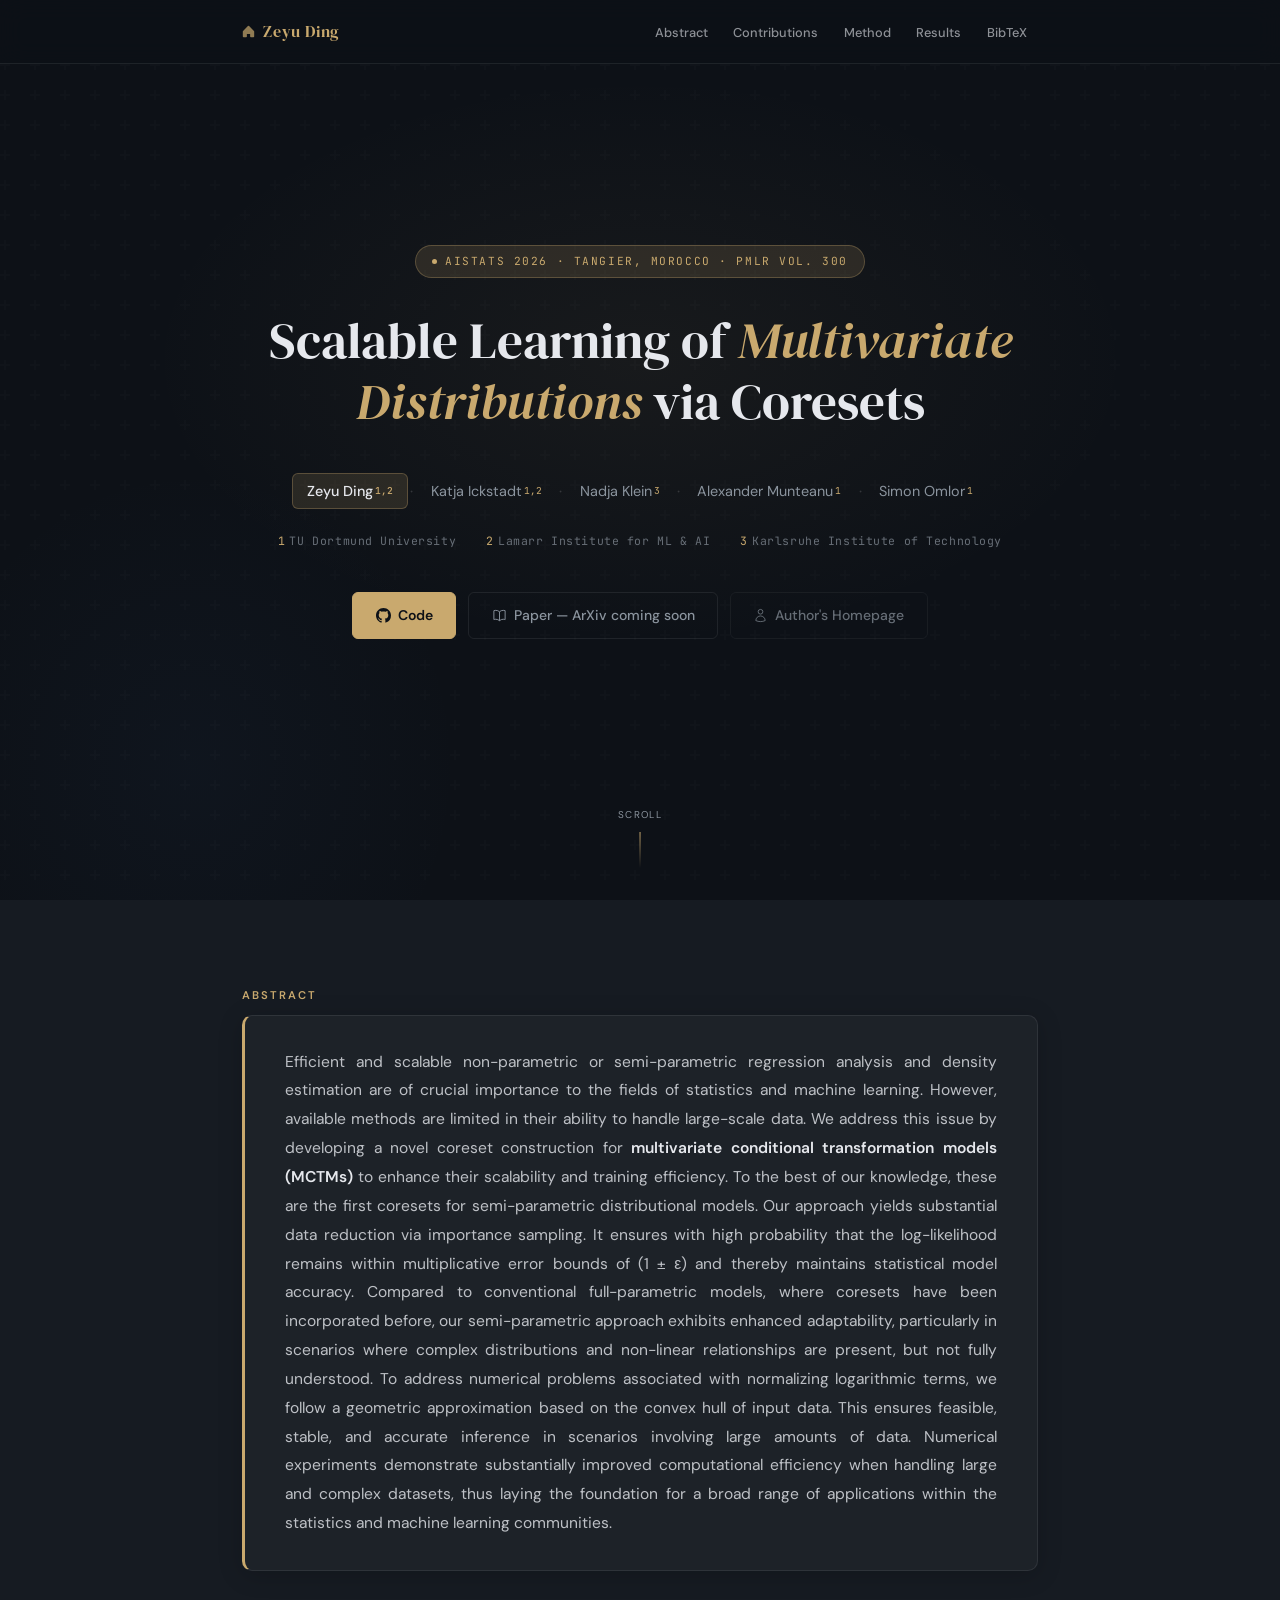
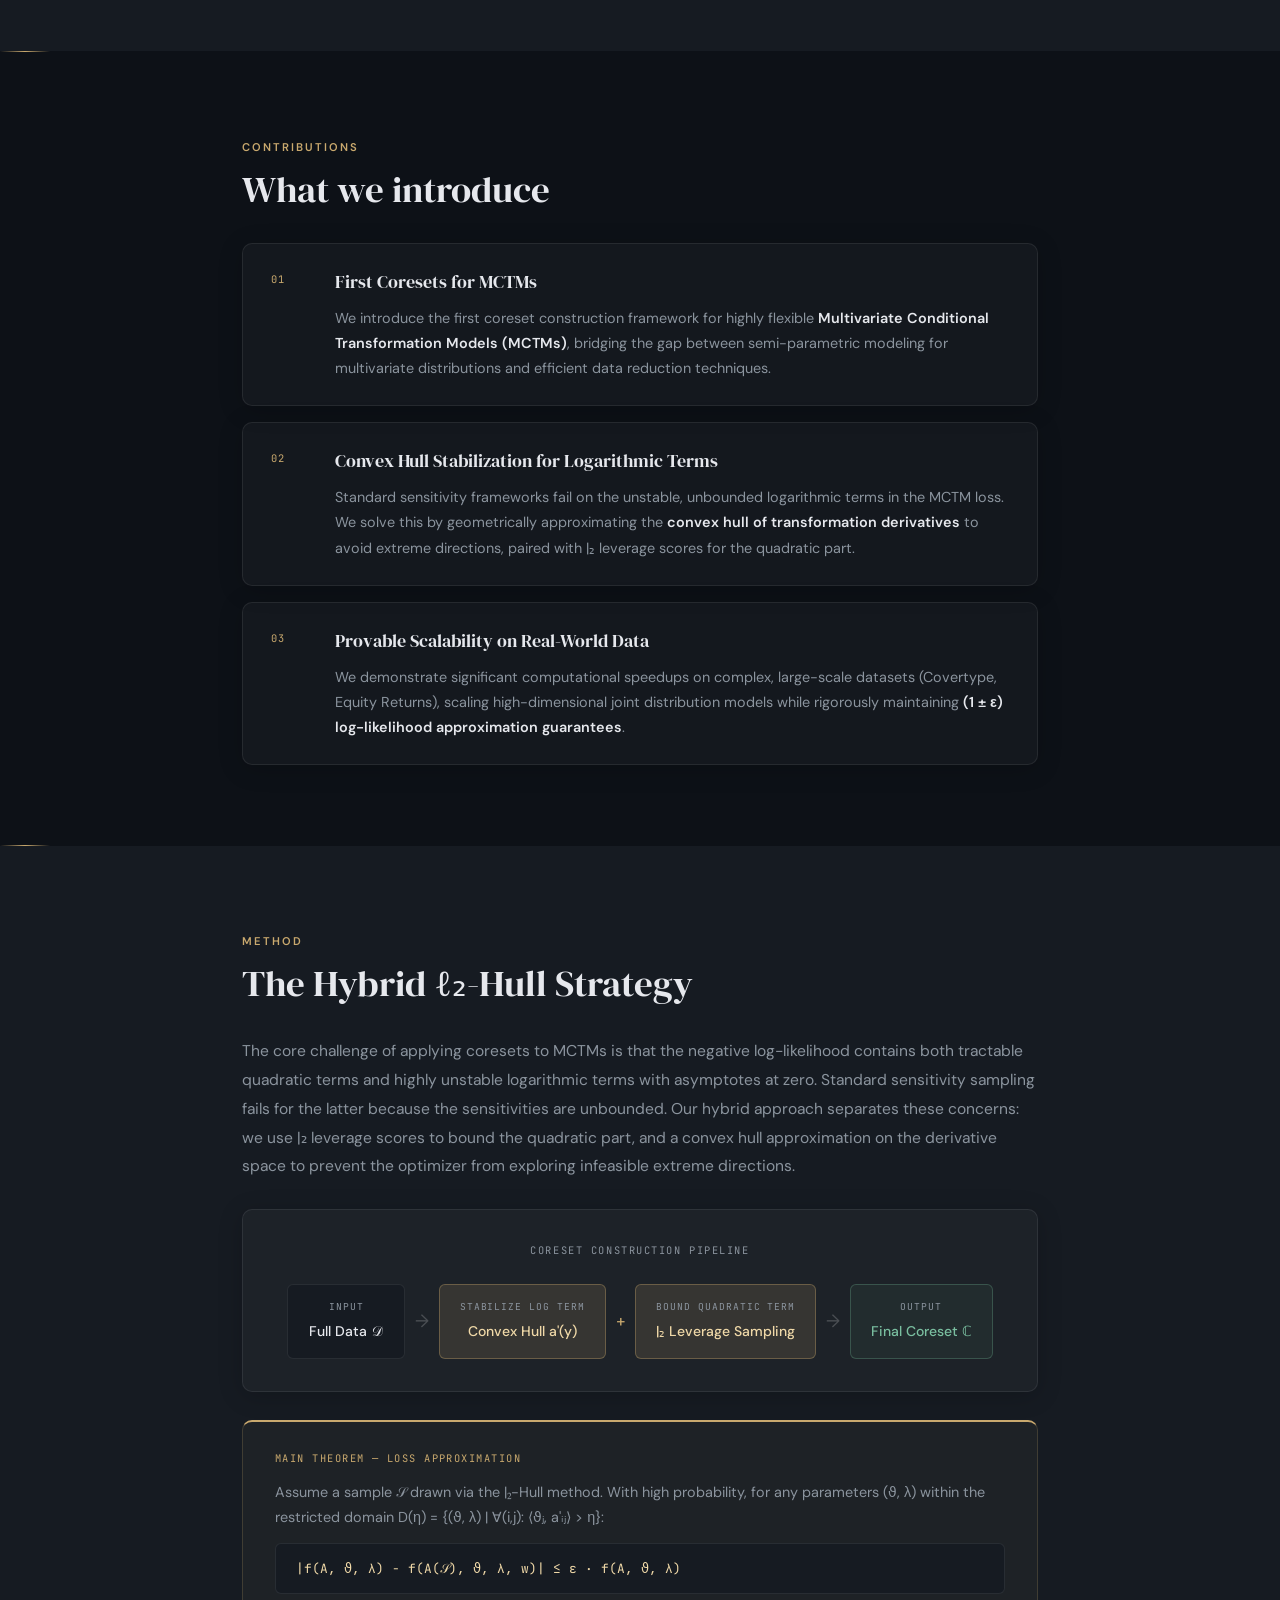
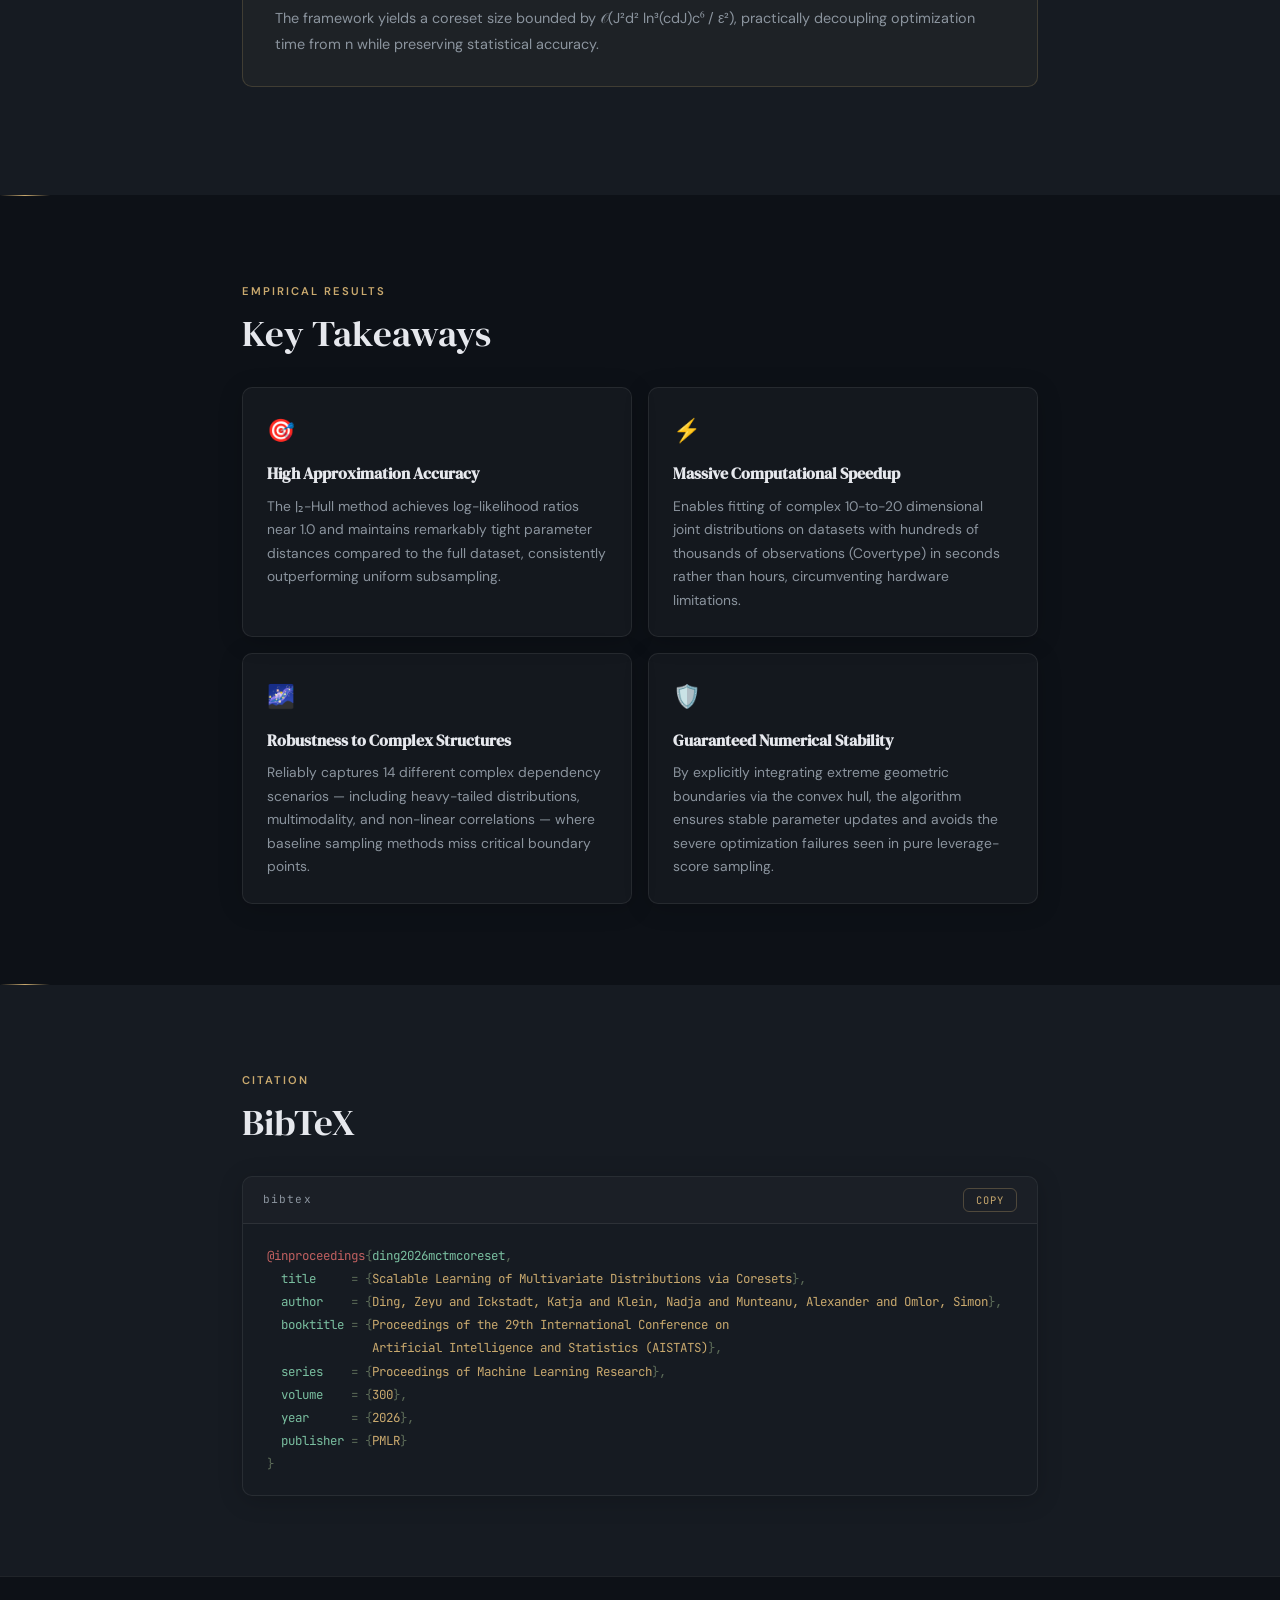
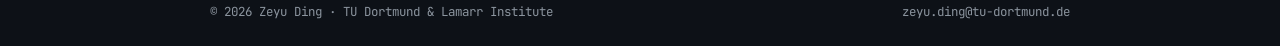
==== mctmcoreset/index.html @ b54b2d9d "Create index.html" ====
<!DOCTYPE html>
<html lang="en">
<head>
  <meta charset="UTF-8" />
  <meta name="viewport" content="width=device-width, initial-scale=1.0" />
  <meta name="description" content="Scalable Learning of Multivariate Distributions via Coresets — AISTATS 2026" />
  <title>Scalable Learning of Multivariate Distributions via Coresets</title>
  <link href="https://fonts.googleapis.com/css2?family=DM+Serif+Display:ital@0;1&family=DM+Sans:wght@300;400;500;600&family=JetBrains+Mono:wght@400;500&display=swap" rel="stylesheet" />

  <style>
    /* ── Design tokens (mirrored from main site) ── */
    :root {
      --bg-dark:       #0d1117;
      --bg-dark2:      #161b22;
      --bg-light:      #f7f6f3;
      --text-primary:  #e6e8ed;
      --text-muted:    #8b949e;
      --text-dark:     #1c2130;
      --accent:        #c9a96e;
      --accent-light:  #f0d9a8;
      --accent-dim:    rgba(201,169,110,0.15);
      --border-dark:   rgba(255,255,255,0.08);
      --nav-h:         64px;
      --radius:        10px;
      --radius-sm:     6px;
      --shadow:        0 4px 24px rgba(0,0,0,0.18);
      --shadow-lg:     0 12px 48px rgba(0,0,0,0.25);
      --transition:    0.25s cubic-bezier(0.4,0,0.2,1);
      --mono:          'JetBrains Mono', monospace;
      --serif:         'DM Serif Display', serif;
      --sans:          'DM Sans', sans-serif;
    }

    *, *::before, *::after { box-sizing: border-box; margin: 0; padding: 0; }
    html { scroll-behavior: smooth; font-size: 16px; }
    body {
      font-family: var(--sans);
      background: var(--bg-dark);
      color: var(--text-primary);
      line-height: 1.7;
      overflow-x: hidden;
    }
    a { color: inherit; text-decoration: none; }
    img { max-width: 100%; display: block; }

    .container { max-width: 860px; margin: 0 auto; padding: 0 2rem; }

    /* ── Nav ── */
    #navbar {
      position: fixed; top: 0; left: 0; right: 0; z-index: 100;
      height: var(--nav-h);
      background: rgba(13,17,23,0.92);
      backdrop-filter: blur(12px);
      border-bottom: 1px solid var(--border-dark);
      display: flex; align-items: center;
    }
    .nav-inner {
      max-width: 860px; margin: 0 auto; padding: 0 2rem;
      width: 100%; display: flex; align-items: center; justify-content: space-between;
    }
    .nav-logo {
      font-family: var(--serif); font-size: 1rem;
      color: var(--accent); letter-spacing: 0.05em;
      display: flex; align-items: center; gap: 0.5rem;
    }
    .nav-logo svg { width: 13px; height: 13px; opacity: 0.7; }
    .nav-links { display: flex; gap: 0.2rem; list-style: none; }
    .nav-links a {
      font-size: 0.8rem; font-weight: 500;
      color: rgba(230,232,237,0.6);
      padding: 0.35rem 0.7rem; border-radius: var(--radius-sm);
      transition: color var(--transition), background var(--transition);
    }
    .nav-links a:hover { color: var(--accent); }

    /* ── Hero ── */
    header {
      min-height: 100vh;
      background: var(--bg-dark);
      background-image:
        radial-gradient(ellipse 55% 45% at 50% 40%, rgba(201,169,110,0.06) 0%, transparent 70%),
        radial-gradient(ellipse 35% 55% at 15% 85%, rgba(60,100,160,0.05) 0%, transparent 60%);
      display: flex; align-items: center;
      padding: var(--nav-h) 2rem 5rem;
      position: relative; overflow: hidden; text-align: center;
    }
    header::before {
      content: ''; position: absolute; inset: 0;
      background-image: url("data:image/svg+xml,%3Csvg width='60' height='60' viewBox='0 0 60 60' xmlns='http://www.w3.org/2000/svg'%3E%3Cg fill='none' fill-rule='evenodd'%3E%3Cg fill='%23ffffff' fill-opacity='0.012'%3E%3Cpath d='M36 34v-4h-2v4h-4v2h4v4h2v-4h4v-2h-4zm0-30V0h-2v4h-4v2h4v4h2V6h4V4h-4zM6 34v-4H4v4H0v2h4v4h2v-4h4v-2H6zM6 4V0H4v4H0v2h4v4h2V6h4V4H6z'/%3E%3C/g%3E%3C/g%3E%3C/svg%3E");
      pointer-events: none;
    }
    .hero-inner { max-width: 760px; margin: 0 auto; position: relative; z-index: 1; }

    .venue-badge {
      display: inline-flex; align-items: center; gap: 0.5rem;
      font-family: var(--mono); font-size: 0.7rem; letter-spacing: 0.14em; text-transform: uppercase;
      color: var(--accent); border: 1px solid rgba(201,169,110,0.3);
      padding: 6px 16px; border-radius: 100px; background: var(--accent-dim); margin-bottom: 2rem;
    }
    .venue-badge::before { content: ''; width: 5px; height: 5px; background: var(--accent); border-radius: 50%; }

    h1 {
      font-family: var(--serif); font-size: clamp(2rem, 5vw, 3.2rem); font-weight: 400;
      line-height: 1.2; color: var(--text-primary); margin-bottom: 2.5rem;
    }
    h1 em { font-style: italic; color: var(--accent); }

    .authors {
      display: flex; flex-wrap: wrap; justify-content: center;
      gap: 0.35rem 0.15rem; margin-bottom: 1.25rem;
    }
    .author-chip {
      display: inline-flex; align-items: center;
      font-size: 0.9rem; color: var(--text-muted);
      padding: 5px 14px; border: 1px solid transparent;
      border-radius: var(--radius-sm); transition: all var(--transition);
    }
    .author-chip:hover {
      color: var(--text-primary); border-color: var(--border-dark);
      background: rgba(255,255,255,0.04);
    }
    .author-chip.me {
      color: var(--text-primary); border-color: rgba(201,169,110,0.3);
      background: var(--accent-dim); font-weight: 500;
    }
    .author-chip sup { font-size: 0.6rem; color: var(--accent); font-family: var(--mono); margin-left: 2px; }
    .author-sep { color: rgba(255,255,255,0.15); align-self: center; }

    .affiliations {
      font-family: var(--mono); font-size: 0.72rem;
      color: rgba(139,148,158,0.7); letter-spacing: 0.05em; margin-bottom: 2.5rem; line-height: 2;
    }
    .affiliations span { color: var(--accent); margin-right: 4px; }

    .actions { display: flex; flex-wrap: wrap; justify-content: center; gap: 0.75rem; }
    .btn {
      display: inline-flex; align-items: center; gap: 7px;
      font-family: var(--sans); font-size: 0.875rem; font-weight: 500;
      padding: 0.65rem 1.4rem; border-radius: var(--radius-sm);
      transition: all var(--transition); cursor: pointer;
    }
    .btn svg { width: 15px; height: 15px; flex-shrink: 0; }
    .btn-primary {
      background: var(--accent); color: var(--bg-dark);
      border: 1px solid var(--accent); font-weight: 600;
    }
    .btn-primary:hover { background: var(--accent-light); border-color: var(--accent-light); transform: translateY(-1px); }
    .btn-secondary {
      background: transparent; color: var(--text-muted); border: 1px solid var(--border-dark);
    }
    .btn-secondary:hover { color: var(--accent); border-color: rgba(201,169,110,0.35); background: var(--accent-dim); transform: translateY(-1px); }
    .btn-ghost {
      background: transparent; color: rgba(139,148,158,0.7); border: 1px solid rgba(255,255,255,0.05);
    }
    .btn-ghost:hover { color: var(--text-muted); border-color: var(--border-dark); }

    .hero-scroll {
      position: absolute; bottom: 2rem; left: 50%; transform: translateX(-50%);
      display: flex; flex-direction: column; align-items: center; gap: 0.5rem;
    }
    .hero-scroll span { font-size: 0.62rem; letter-spacing: 0.15em; text-transform: uppercase; color: var(--text-muted); }
    .scroll-line {
      width: 1px; height: 36px;
      background: linear-gradient(to bottom, var(--accent), transparent);
      animation: scrollPulse 2s ease-in-out infinite;
    }
    @keyframes scrollPulse { 0%,100% { opacity: 0.3; } 50% { opacity: 1; } }

    /* ── Sections ── */
    section { padding: 5rem 0; }
    .section-dark  { background: var(--bg-dark); }
    .section-dark2 { background: var(--bg-dark2); }

    .section-tag {
      display: inline-block; font-size: 0.7rem; font-weight: 600;
      letter-spacing: 0.18em; text-transform: uppercase; color: var(--accent); margin-bottom: 0.6rem;
    }
    h2 {
      font-family: var(--serif); font-size: clamp(1.7rem, 3vw, 2.3rem); font-weight: 400;
      color: var(--text-primary); line-height: 1.2; margin-bottom: 2rem;
    }

    /* ── Abstract ── */
    .abstract-block {
      background: rgba(255,255,255,0.03); border: 1px solid var(--border-dark);
      border-left: 3px solid var(--accent);
      padding: 2rem 2.5rem; border-radius: var(--radius); box-shadow: var(--shadow);
    }
    .abstract-block p {
      font-size: 0.975rem; color: rgba(230,232,237,0.8); line-height: 1.85; text-align: justify;
    }
    .abstract-block strong { color: var(--text-primary); font-weight: 600; }

    /* ── Contributions ── */
    .contrib-stack { display: flex; flex-direction: column; gap: 1rem; }
    .contrib-item {
      display: grid; grid-template-columns: 44px 1fr; gap: 1.25rem;
      background: rgba(255,255,255,0.03); border: 1px solid var(--border-dark);
      border-radius: var(--radius); padding: 1.5rem 1.75rem; box-shadow: var(--shadow);
      transition: background var(--transition), border-color var(--transition), transform var(--transition);
      opacity: 0; transform: translateY(14px);
    }
    .contrib-item.visible { opacity: 1; transform: none; }
    .contrib-item:hover { background: rgba(201,169,110,0.05); border-color: rgba(201,169,110,0.2); transform: translateY(-2px); }
    .contrib-num { font-family: var(--mono); font-size: 0.65rem; color: var(--accent); letter-spacing: 0.1em; padding-top: 3px; }
    .contrib-title { font-family: var(--serif); font-size: 1.1rem; color: var(--text-primary); margin-bottom: 0.5rem; }
    .contrib-desc { font-size: 0.9rem; color: var(--text-muted); line-height: 1.75; }
    .contrib-desc strong { color: var(--text-primary); font-weight: 600; }

    /* ── Method ── */
    .method-intro { font-size: 0.975rem; color: var(--text-muted); line-height: 1.85; margin-bottom: 1.75rem; }
    .method-diagram {
      background: rgba(255,255,255,0.03); border: 1px solid var(--border-dark);
      border-radius: var(--radius); padding: 2rem; box-shadow: var(--shadow); margin: 1.75rem 0;
    }
    .diagram-label {
      font-family: var(--mono); font-size: 0.65rem; letter-spacing: 0.15em; text-transform: uppercase;
      color: var(--text-muted); text-align: center; margin-bottom: 1.5rem;
    }
    .diagram-flow { display: flex; align-items: center; justify-content: center; flex-wrap: wrap; }
    .diag-node {
      background: var(--bg-dark2); border: 1px solid var(--border-dark);
      padding: 0.9rem 1.25rem; border-radius: var(--radius-sm); text-align: center; min-width: 118px;
    }
    .diag-node.highlight { border-color: rgba(201,169,110,0.35); background: var(--accent-dim); }
    .diag-node.result { border-color: rgba(100,160,130,0.35); background: rgba(100,160,130,0.08); }
    .diag-node-label {
      font-family: var(--mono); font-size: 0.6rem; letter-spacing: 0.1em; text-transform: uppercase;
      color: var(--text-muted); margin-bottom: 4px;
    }
    .diag-node-title { font-size: 0.875rem; font-weight: 500; color: var(--text-primary); }
    .diag-node.highlight .diag-node-title { color: var(--accent-light); }
    .diag-node.result .diag-node-title { color: #7abfa0; }
    .diag-arrow { font-size: 18px; color: rgba(255,255,255,0.2); padding: 0 0.6rem; flex-shrink: 0; }
    .diag-plus { font-size: 16px; color: var(--accent); padding: 0 0.6rem; font-family: var(--mono); flex-shrink: 0; }

    .theorem {
      background: rgba(201,169,110,0.05); border: 1px solid rgba(201,169,110,0.2);
      border-top: 2px solid var(--accent); padding: 1.75rem 2rem;
      border-radius: var(--radius); margin: 1.75rem 0;
    }
    .theorem-label {
      font-family: var(--mono); font-size: 0.65rem; letter-spacing: 0.14em;
      text-transform: uppercase; color: var(--accent); margin-bottom: 0.75rem;
    }
    .theorem p { font-size: 0.9rem; color: var(--text-muted); line-height: 1.8; margin-bottom: 0.75rem; }
    .theorem p:last-child { margin-bottom: 0; }
    .theorem .math {
      font-family: var(--mono); font-size: 0.8rem; background: var(--bg-dark2);
      border: 1px solid var(--border-dark); padding: 0.85rem 1.25rem; margin: 0.75rem 0;
      border-radius: var(--radius-sm); color: var(--accent-light); overflow-x: auto;
    }

    /* ── Results ── */
    .result-grid { display: grid; grid-template-columns: 1fr 1fr; gap: 1rem; }
    @media (max-width: 580px) { .result-grid { grid-template-columns: 1fr; } }
    .result-card {
      background: rgba(255,255,255,0.03); border: 1px solid var(--border-dark);
      border-radius: var(--radius); padding: 1.5rem; box-shadow: var(--shadow);
      transition: background var(--transition), border-color var(--transition), transform var(--transition);
      opacity: 0; transform: translateY(14px);
    }
    .result-card.visible { opacity: 1; transform: none; }
    .result-card:hover { background: rgba(201,169,110,0.05); border-color: rgba(201,169,110,0.2); transform: translateY(-2px); }
    .result-icon { font-size: 1.4rem; margin-bottom: 0.65rem; }
    .result-card h4 { font-family: var(--serif); font-size: 1rem; color: var(--text-primary); margin-bottom: 0.45rem; }
    .result-card p { font-size: 0.865rem; color: var(--text-muted); line-height: 1.7; }

    /* ── BibTeX ── */
    .bibtex-block {
      background: var(--bg-dark2); border: 1px solid var(--border-dark);
      border-radius: var(--radius); overflow: hidden; box-shadow: var(--shadow);
    }
    .bibtex-header {
      display: flex; align-items: center; justify-content: space-between;
      padding: 0.7rem 1.25rem; border-bottom: 1px solid var(--border-dark);
      background: rgba(255,255,255,0.02);
    }
    .bibtex-header span { font-family: var(--mono); font-size: 0.7rem; color: var(--text-muted); letter-spacing: 0.1em; }
    .copy-btn {
      font-family: var(--mono); font-size: 0.65rem; letter-spacing: 0.1em; text-transform: uppercase;
      color: var(--accent); background: none; border: 1px solid rgba(201,169,110,0.3);
      padding: 4px 12px; border-radius: var(--radius-sm); cursor: pointer; transition: all var(--transition);
    }
    .copy-btn:hover { background: var(--accent-dim); }
    .bibtex-code {
      padding: 1.25rem 1.5rem; font-family: var(--mono); font-size: 0.78rem;
      color: #5c6b58; line-height: 1.85; white-space: pre; overflow-x: auto;
    }
    .bibtex-code .at  { color: #c06060; }
    .bibtex-code .key { color: #7abfa0; }
    .bibtex-code .val { color: var(--accent); }

    /* ── Divider ── */
    .divider {
      width: 50px; height: 1px;
      background: linear-gradient(90deg, transparent, var(--accent), transparent);
      margin: 0 auto;
    }

    /* ── Footer ── */
    footer { background: var(--bg-dark); border-top: 1px solid var(--border-dark); padding: 1.5rem 2rem; }
    .footer-inner {
      max-width: 860px; margin: 0 auto; display: flex; justify-content: space-between;
      font-size: 0.78rem; color: var(--text-muted); font-family: var(--mono);
    }
    footer a { transition: color var(--transition); }
    footer a:hover { color: var(--accent); }

    /* ── Animations ── */
    @keyframes fadeUp { from { opacity:0; transform:translateY(20px); } to { opacity:1; transform:none; } }
    .fade-up { opacity: 0; animation: fadeUp 0.65s cubic-bezier(0.22,1,0.36,1) forwards; }
    .fade-up:nth-child(1) { animation-delay: 0.1s; }
    .fade-up:nth-child(2) { animation-delay: 0.22s; }
    .fade-up:nth-child(3) { animation-delay: 0.34s; }
    .fade-up:nth-child(4) { animation-delay: 0.46s; }
    .fade-up:nth-child(5) { animation-delay: 0.58s; }

    @media (max-width: 540px) {
      .nav-links { display: none; }
      header { padding-top: calc(var(--nav-h) + 1rem); }
      .abstract-block { padding: 1.5rem; }
      .contrib-item { grid-template-columns: 1fr; }
      .footer-inner { flex-direction: column; gap: 0.3rem; text-align: center; }
    }
  </style>
</head>
<body>

<nav id="navbar">
  <div class="nav-inner">
    <a class="nav-logo" href="https://zeyudsai.github.io">
      <svg viewBox="0 0 16 16" fill="currentColor"><path d="M7.293 1.293a1 1 0 011.414 0l6 6A1 1 0 0115 8v6a1 1 0 01-1 1h-3a1 1 0 01-1-1v-3H6v3a1 1 0 01-1 1H2a1 1 0 01-1-1V8a1 1 0 01.293-.707l6-6z"/></svg>
      Zeyu Ding
    </a>
    <ul class="nav-links">
      <li><a href="#abstract">Abstract</a></li>
      <li><a href="#contributions">Contributions</a></li>
      <li><a href="#method">Method</a></li>
      <li><a href="#results">Results</a></li>
      <li><a href="#bibtex">BibTeX</a></li>
    </ul>
  </div>
</nav>

<header>
  <div class="hero-inner">
    <div class="fade-up">
      <div class="venue-badge">AISTATS 2026 · Tangier, Morocco · PMLR Vol. 300</div>
    </div>
    <div class="fade-up">
      <h1>Scalable Learning of <em>Multivariate Distributions</em> via Coresets</h1>
    </div>
    <div class="fade-up">
      <div class="authors">
        <a class="author-chip me" href="https://zeyudsai.github.io">Zeyu Ding<sup>1,2</sup></a>
        <span class="author-sep">·</span>
        <a class="author-chip" href="https://biometrie.statistik.tu-dortmund.de/lehrstuhl/team/prof-dr-katja-ickstadt/">Katja Ickstadt<sup>1,2</sup></a>
        <span class="author-sep">·</span>
        <a class="author-chip" href="https://www.scc.kit.edu/personen/nadja.klein.php">Nadja Klein<sup>3</sup></a>
        <span class="author-sep">·</span>
        <a class="author-chip" href="https://biometrie.statistik.tu-dortmund.de/lehrstuhl/team/alexander-munteanu/">Alexander Munteanu<sup>1</sup></a>
        <span class="author-sep">·</span>
        <a class="author-chip" href="https://biometrie.statistik.tu-dortmund.de/lehrstuhl/team/simon-omlor/">Simon Omlor<sup>1</sup></a>
      </div>
    </div>
    <div class="fade-up">
      <div class="affiliations">
        <span>1</span>TU Dortmund University &nbsp;&nbsp;
        <span>2</span>Lamarr Institute for ML &amp; AI &nbsp;&nbsp;
        <span>3</span>Karlsruhe Institute of Technology
      </div>
    </div>
    <div class="fade-up">
      <div class="actions">
        <a class="btn btn-primary" href="https://github.com/zeyudsai/mctmcoreset" target="_blank" rel="noopener">
          <svg viewBox="0 0 16 16" fill="currentColor"><path d="M8 0C3.58 0 0 3.58 0 8c0 3.54 2.29 6.53 5.47 7.59.4.07.55-.17.55-.38 0-.19-.01-.82-.01-1.49-2.01.37-2.53-.49-2.69-.94-.09-.23-.48-.94-.82-1.13-.28-.15-.68-.52-.01-.53.63-.01 1.08.58 1.23.82.72 1.21 1.87.87 2.33.66.07-.52.28-.87.51-1.07-1.78-.2-3.64-.89-3.64-3.95 0-.87.31-1.59.82-2.15-.08-.2-.36-1.02.08-2.12 0 0 .67-.21 2.2.82.64-.18 1.32-.27 2-.27.68 0 1.36.09 2 .27 1.53-1.04 2.2-.82 2.2-.82.44 1.1.16 1.92.08 2.12.51.56.82 1.27.82 2.15 0 3.07-1.87 3.75-3.65 3.95.29.25.54.73.54 1.48 0 1.07-.01 1.93-.01 2.2 0 .21.15.46.55.38A8.013 8.013 0 0016 8c0-4.42-3.58-8-8-8z"/></svg>
          Code
        </a>
        <a class="btn btn-secondary" href="#" id="arxiv-btn" target="_blank" rel="noopener">
          <svg viewBox="0 0 24 24" fill="none" stroke="currentColor" stroke-width="1.5"><path d="M12 6.042A8.967 8.967 0 006 3.75c-1.052 0-2.062.18-3 .512v14.25A8.987 8.987 0 016 18c2.305 0 4.408.867 6 2.292m0-14.25a8.966 8.966 0 016-2.292c1.052 0 2.062.18 3 .512v14.25A8.987 8.987 0 0018 18a8.967 8.967 0 00-6 2.292m0-14.25v14.25"/></svg>
          Paper — ArXiv coming soon
        </a>
        <a class="btn btn-ghost" href="https://zeyudsai.github.io" target="_blank" rel="noopener">
          <svg viewBox="0 0 24 24" fill="none" stroke="currentColor" stroke-width="1.5"><path d="M15.75 6a3.75 3.75 0 11-7.5 0 3.75 3.75 0 017.5 0zM4.501 20.118a7.5 7.5 0 0114.998 0A17.933 17.933 0 0112 21.75c-2.676 0-5.216-.584-7.499-1.632z"/></svg>
          Author's Homepage
        </a>
      </div>
    </div>
  </div>
  <div class="hero-scroll"><span>scroll</span><div class="scroll-line"></div></div>
</header>

<section id="abstract" class="section-dark2">
  <div class="container">
    <span class="section-tag">Abstract</span>
    <div class="abstract-block">
      <p>Efficient and scalable non-parametric or semi-parametric regression analysis and density estimation are of crucial importance to the fields of statistics and machine learning. However, available methods are limited in their ability to handle large-scale data. We address this issue by developing a novel coreset construction for <strong>multivariate conditional transformation models (MCTMs)</strong> to enhance their scalability and training efficiency. To the best of our knowledge, these are the first coresets for semi-parametric distributional models. Our approach yields substantial data reduction via importance sampling. It ensures with high probability that the log-likelihood remains within multiplicative error bounds of (1 ± ε) and thereby maintains statistical model accuracy. Compared to conventional full-parametric models, where coresets have been incorporated before, our semi-parametric approach exhibits enhanced adaptability, particularly in scenarios where complex distributions and non-linear relationships are present, but not fully understood. To address numerical problems associated with normalizing logarithmic terms, we follow a geometric approximation based on the convex hull of input data. This ensures feasible, stable, and accurate inference in scenarios involving large amounts of data. Numerical experiments demonstrate substantially improved computational efficiency when handling large and complex datasets, thus laying the foundation for a broad range of applications within the statistics and machine learning communities.</p>
    </div>
  </div>
</section>

<div class="divider" style="margin:0;"></div>

<section id="contributions" class="section-dark">
  <div class="container">
    <span class="section-tag">Contributions</span>
    <h2>What we introduce</h2>
    <div class="contrib-stack">
      <div class="contrib-item">
        <div class="contrib-num">01</div>
        <div>
          <div class="contrib-title">First Coresets for MCTMs</div>
          <p class="contrib-desc">We introduce the first coreset construction framework for highly flexible <strong>Multivariate Conditional Transformation Models (MCTMs)</strong>, bridging the gap between semi-parametric modeling for multivariate distributions and efficient data reduction techniques.</p>
        </div>
      </div>
      <div class="contrib-item">
        <div class="contrib-num">02</div>
        <div>
          <div class="contrib-title">Convex Hull Stabilization for Logarithmic Terms</div>
          <p class="contrib-desc">Standard sensitivity frameworks fail on the unstable, unbounded logarithmic terms in the MCTM loss. We solve this by geometrically approximating the <strong>convex hull of transformation derivatives</strong> to avoid extreme directions, paired with ℓ₂ leverage scores for the quadratic part.</p>
        </div>
      </div>
      <div class="contrib-item">
        <div class="contrib-num">03</div>
        <div>
          <div class="contrib-title">Provable Scalability on Real-World Data</div>
          <p class="contrib-desc">We demonstrate significant computational speedups on complex, large-scale datasets (Covertype, Equity Returns), scaling high-dimensional joint distribution models while rigorously maintaining <strong>(1 ± ε) log-likelihood approximation guarantees</strong>.</p>
        </div>
      </div>
    </div>
  </div>
</section>

<div class="divider" style="margin:0;"></div>

<section id="method" class="section-dark2">
  <div class="container">
    <span class="section-tag">Method</span>
    <h2>The Hybrid ℓ₂-Hull Strategy</h2>
    <p class="method-intro">The core challenge of applying coresets to MCTMs is that the negative log-likelihood contains both tractable quadratic terms and highly unstable logarithmic terms with asymptotes at zero. Standard sensitivity sampling fails for the latter because the sensitivities are unbounded. Our hybrid approach separates these concerns: we use ℓ₂ leverage scores to bound the quadratic part, and a convex hull approximation on the derivative space to prevent the optimizer from exploring infeasible extreme directions.</p>
    <div class="method-diagram">
      <div class="diagram-label">Coreset Construction Pipeline</div>
      <div class="diagram-flow">
        <div class="diag-node">
          <div class="diag-node-label">Input</div>
          <div class="diag-node-title">Full Data 𝒟</div>
        </div>
        <div class="diag-arrow">→</div>
        <div class="diag-node highlight">
          <div class="diag-node-label">Stabilize Log Term</div>
          <div class="diag-node-title">Convex Hull a'(y)</div>
        </div>
        <div class="diag-plus">+</div>
        <div class="diag-node highlight">
          <div class="diag-node-label">Bound Quadratic Term</div>
          <div class="diag-node-title">ℓ₂ Leverage Sampling</div>
        </div>
        <div class="diag-arrow">→</div>
        <div class="diag-node result">
          <div class="diag-node-label">Output</div>
          <div class="diag-node-title">Final Coreset ℂ</div>
        </div>
      </div>
    </div>
    <div class="theorem">
      <div class="theorem-label">Main Theorem — Loss Approximation</div>
      <p>Assume a sample 𝒮 drawn via the ℓ₂-Hull method. With high probability, for any parameters (ϑ, λ) within the restricted domain D(η) = {(ϑ, λ) | ∀(i,j): ⟨ϑⱼ, a'ᵢⱼ⟩ > η}:</p>
      <div class="math">|f(A, ϑ, λ) − f(A(𝒮), ϑ, λ, w)| ≤ ε · f(A, ϑ, λ)</div>
      <p>The framework yields a coreset size bounded by 𝒪(J²d² ln³(cdJ)c⁶ / ε²), practically decoupling optimization time from n while preserving statistical accuracy.</p>
    </div>
  </div>
</section>

<div class="divider" style="margin:0;"></div>

<section id="results" class="section-dark">
  <div class="container">
    <span class="section-tag">Empirical Results</span>
    <h2>Key Takeaways</h2>
    <div class="result-grid">
      <div class="result-card">
        <div class="result-icon">🎯</div>
        <h4>High Approximation Accuracy</h4>
        <p>The ℓ₂-Hull method achieves log-likelihood ratios near 1.0 and maintains remarkably tight parameter distances compared to the full dataset, consistently outperforming uniform subsampling.</p>
      </div>
      <div class="result-card">
        <div class="result-icon">⚡</div>
        <h4>Massive Computational Speedup</h4>
        <p>Enables fitting of complex 10-to-20 dimensional joint distributions on datasets with hundreds of thousands of observations (Covertype) in seconds rather than hours, circumventing hardware limitations.</p>
      </div>
      <div class="result-card">
        <div class="result-icon">🌌</div>
        <h4>Robustness to Complex Structures</h4>
        <p>Reliably captures 14 different complex dependency scenarios — including heavy-tailed distributions, multimodality, and non-linear correlations — where baseline sampling methods miss critical boundary points.</p>
      </div>
      <div class="result-card">
        <div class="result-icon">🛡️</div>
        <h4>Guaranteed Numerical Stability</h4>
        <p>By explicitly integrating extreme geometric boundaries via the convex hull, the algorithm ensures stable parameter updates and avoids the severe optimization failures seen in pure leverage-score sampling.</p>
      </div>
    </div>
  </div>
</section>

<div class="divider" style="margin:0;"></div>

<section id="bibtex" class="section-dark2">
  <div class="container">
    <span class="section-tag">Citation</span>
    <h2>BibTeX</h2>
    <div class="bibtex-block">
      <div class="bibtex-header">
        <span>bibtex</span>
        <button class="copy-btn" onclick="copyBibtex()">Copy</button>
      </div>
      <div class="bibtex-code"><span class="at">@inproceedings</span>{<span class="key">ding2026mctmcoreset</span>,
  <span class="key">title</span>     = {<span class="val">Scalable Learning of Multivariate Distributions via Coresets</span>},
  <span class="key">author</span>    = {<span class="val">Ding, Zeyu and Ickstadt, Katja and Klein, Nadja and Munteanu, Alexander and Omlor, Simon</span>},
  <span class="key">booktitle</span> = {<span class="val">Proceedings of the 29th International Conference on
               Artificial Intelligence and Statistics (AISTATS)</span>},
  <span class="key">series</span>    = {<span class="val">Proceedings of Machine Learning Research</span>},
  <span class="key">volume</span>    = {<span class="val">300</span>},
  <span class="key">year</span>      = {<span class="val">2026</span>},
  <span class="key">publisher</span> = {<span class="val">PMLR</span>}
}</div>
    </div>
  </div>
</section>

<footer>
  <div class="footer-inner">
    <span>© 2026 <a href="https://zeyudsai.github.io">Zeyu Ding</a> · TU Dortmund &amp; Lamarr Institute</span>
    <span><a href="mailto:zeyu.ding@tu-dortmund.de">zeyu.ding@tu-dortmund.de</a></span>
  </div>
</footer>

<script>
  // Scroll-triggered card animations
  const fadeEls = document.querySelectorAll('.contrib-item, .result-card');
  const obs = new IntersectionObserver((entries) => {
    entries.forEach((e, i) => {
      if (e.isIntersecting) {
        setTimeout(() => e.target.classList.add('visible'), i * 80);
        obs.unobserve(e.target);
      }
    });
  }, { threshold: 0.1 });
  fadeEls.forEach(el => obs.observe(el));

  // BibTeX copy
  function copyBibtex() {
    const raw = `@inproceedings{ding2026mctmcoreset,
  title     = {Scalable Learning of Multivariate Distributions via Coresets},
  author    = {Ding, Zeyu and Ickstadt, Katja and Klein, Nadja and Munteanu, Alexander and Omlor, Simon},
  booktitle = {Proceedings of the 29th International Conference on Artificial Intelligence and Statistics (AISTATS)},
  series    = {Proceedings of Machine Learning Research},
  volume    = {300},
  year      = {2026},
  publisher = {PMLR}
}`;
    navigator.clipboard.writeText(raw).then(() => {
      const btn = document.querySelector('.copy-btn');
      btn.textContent = 'Copied!';
      btn.style.color = '#7abfa0';
      btn.style.borderColor = 'rgba(122,191,160,0.4)';
      setTimeout(() => {
        btn.textContent = 'Copy';
        btn.style.color = '';
        btn.style.borderColor = '';
      }, 2000);
    });
  }
</script>
</body>
</html>
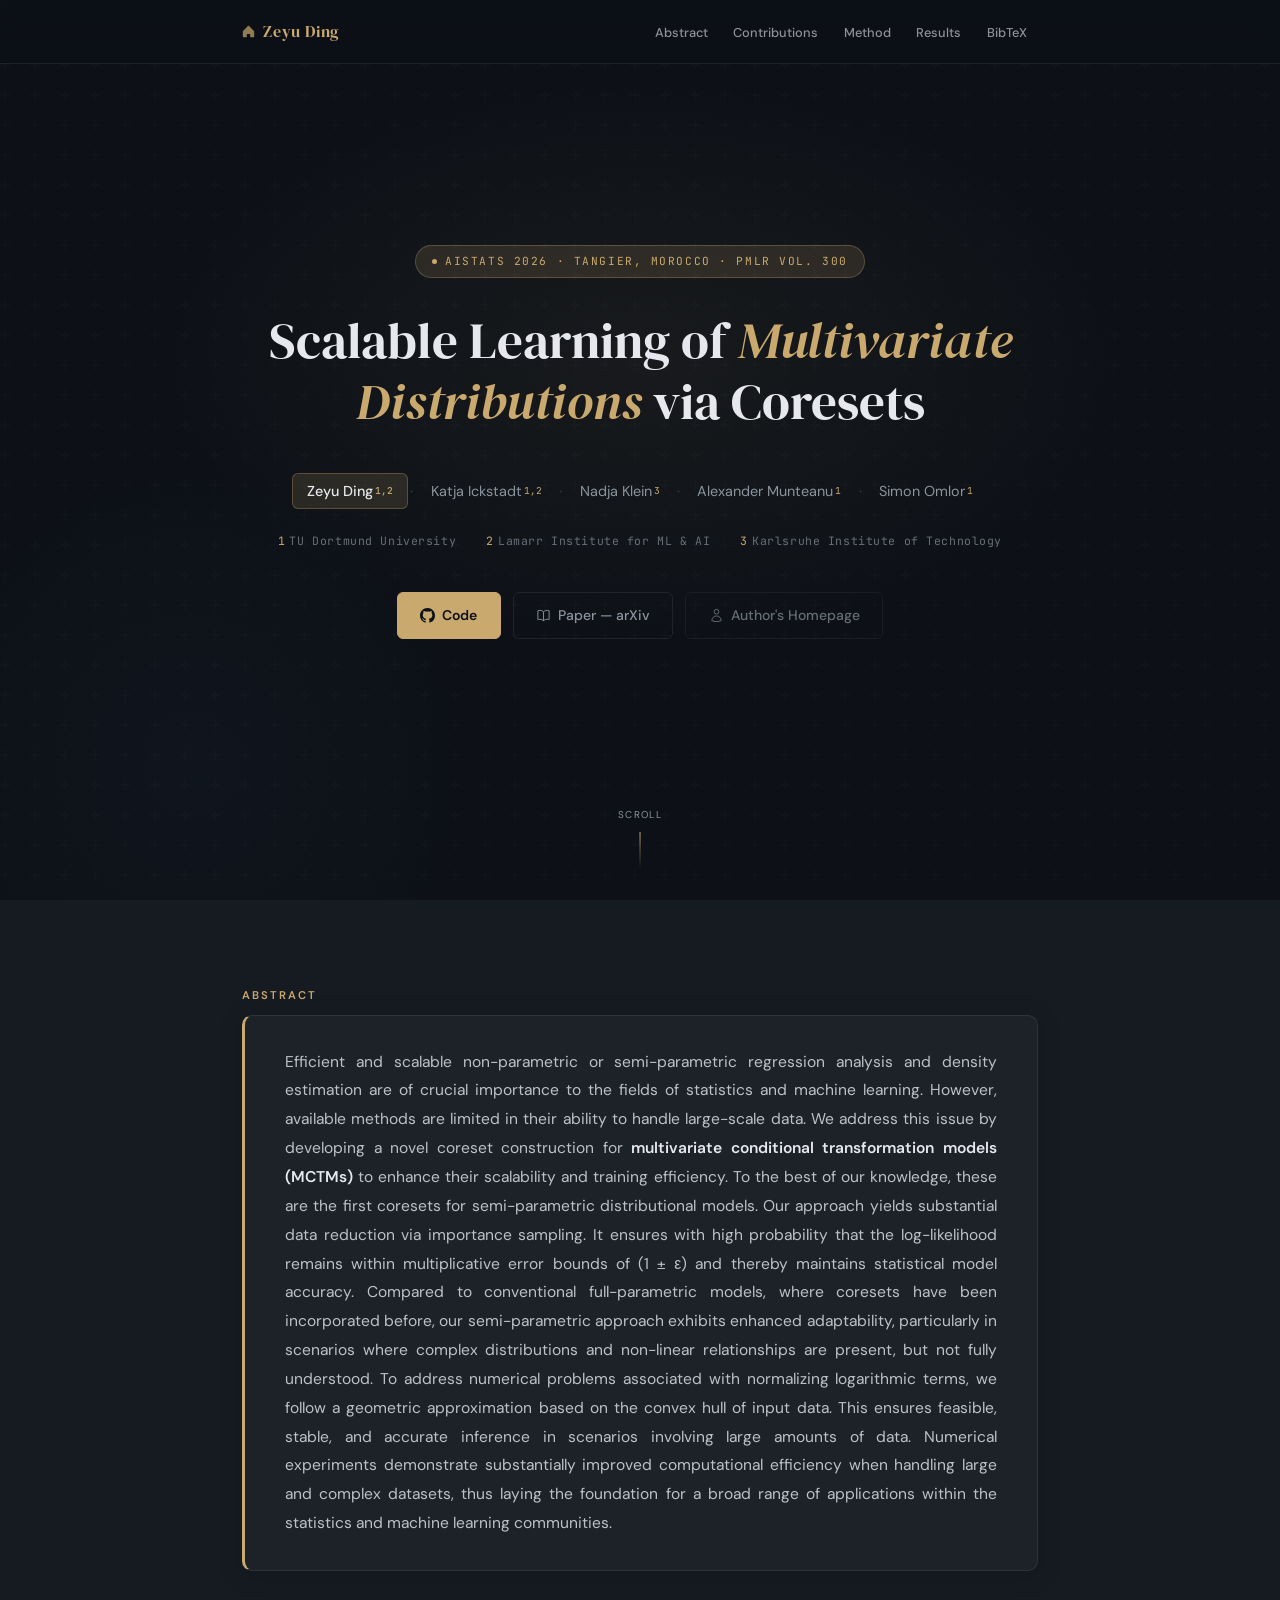
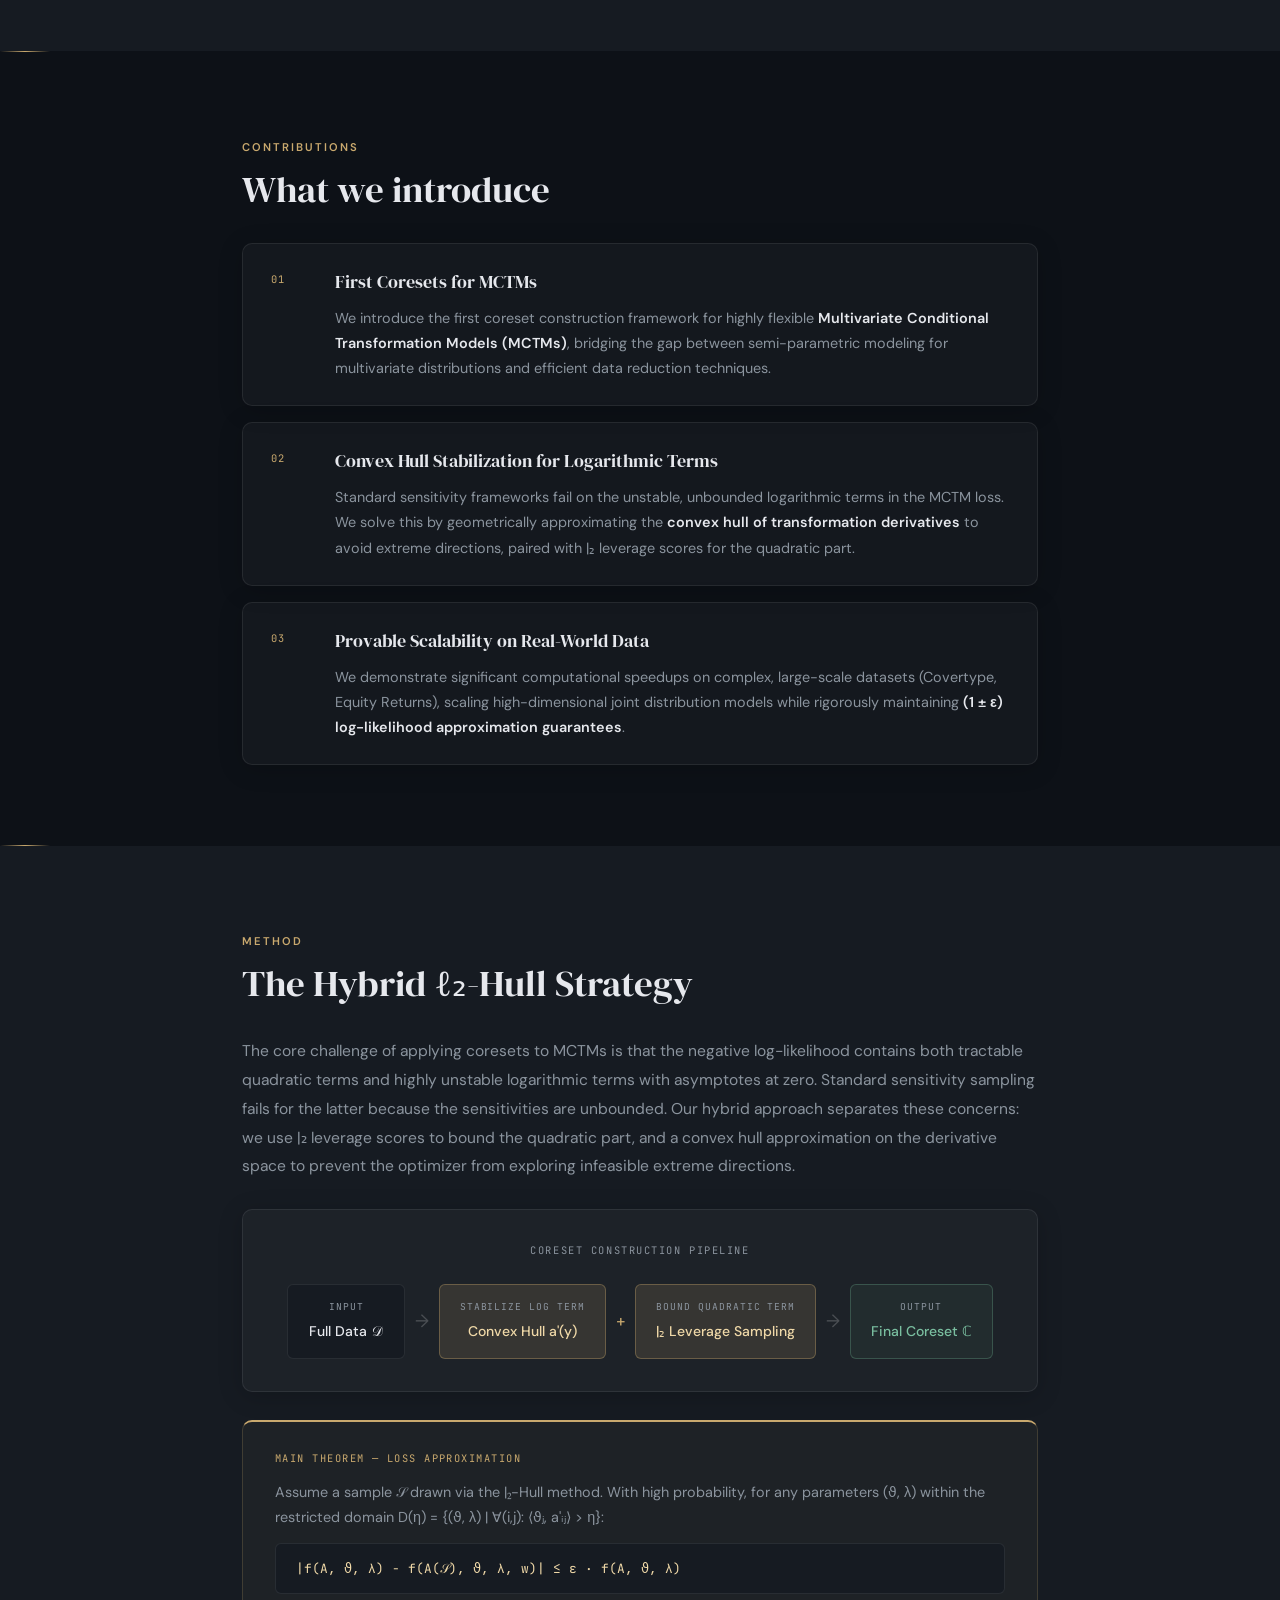
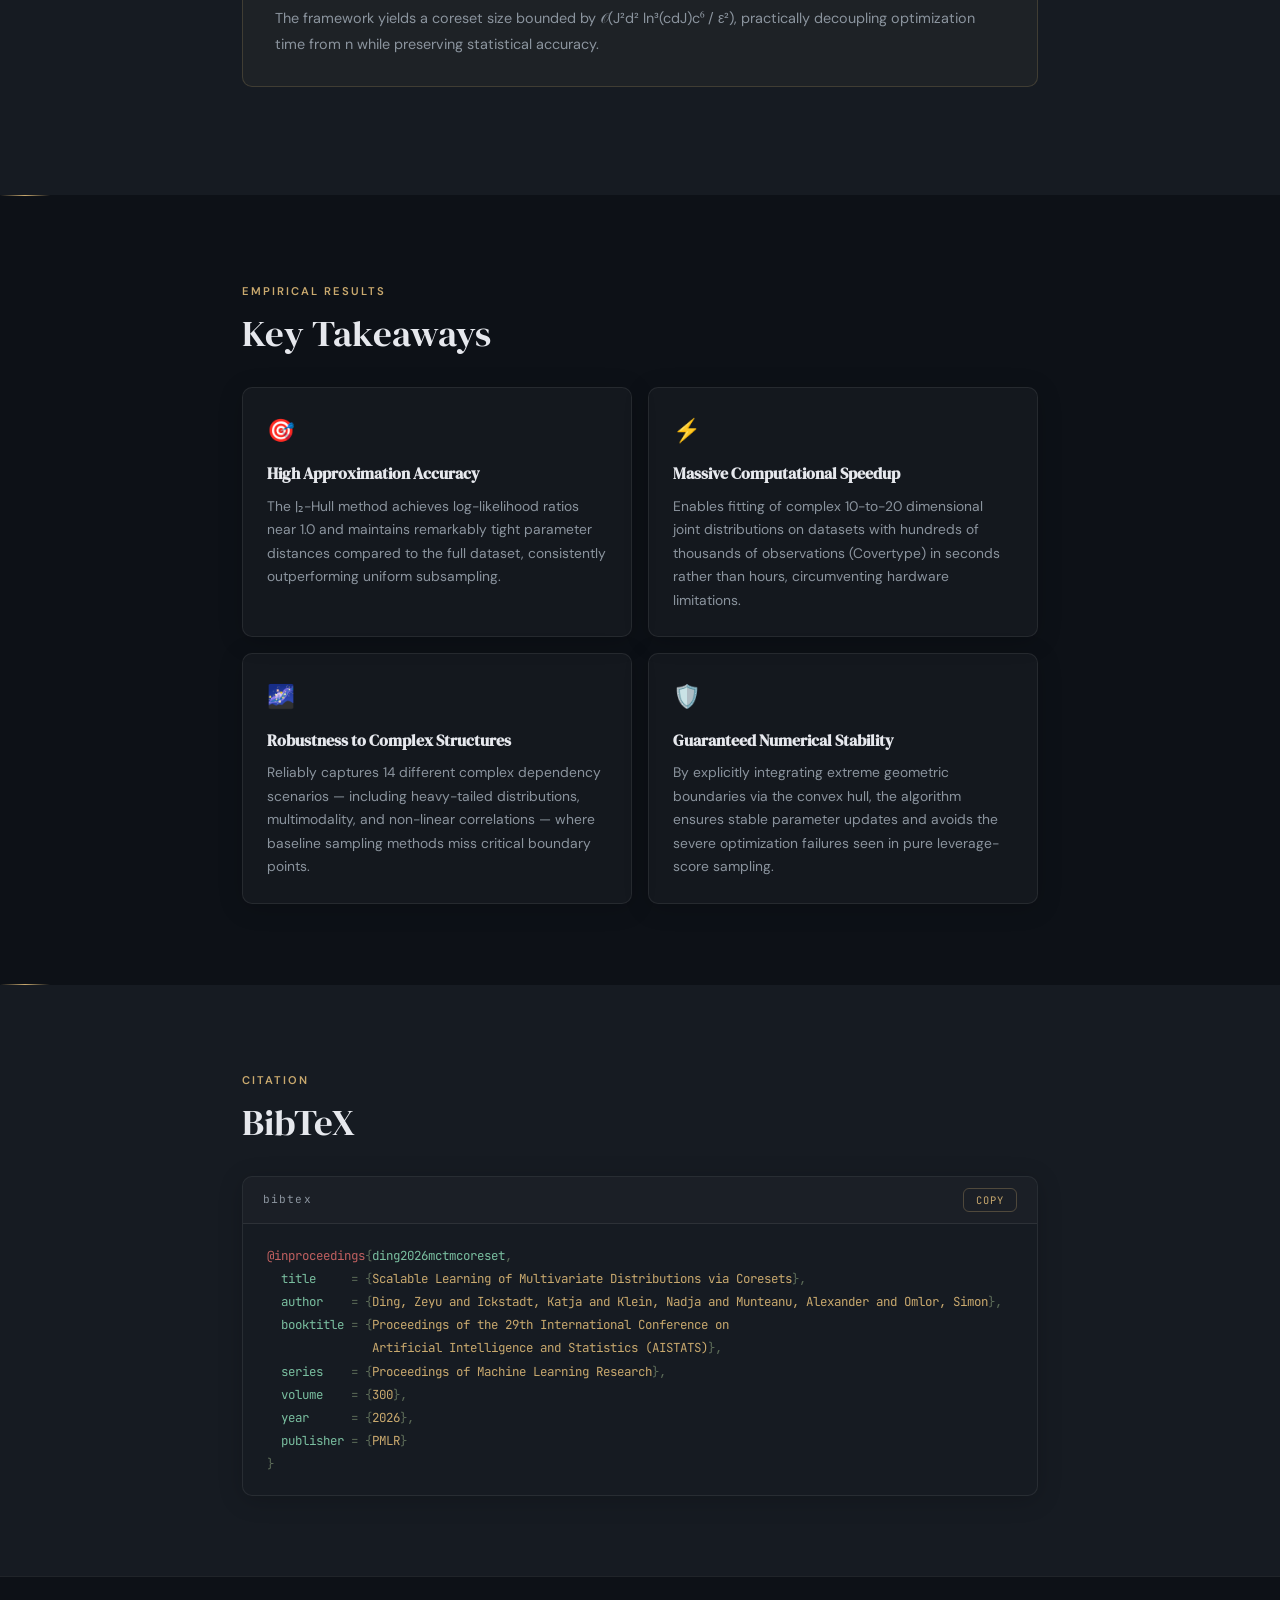
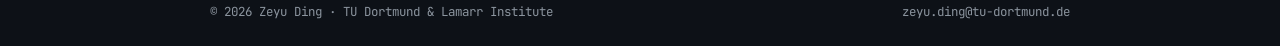
==== commit 6b3f5b2a: "Update index.html" ====
--- a/mctmcoreset/index.html
+++ b/mctmcoreset/index.html
@@ -357,7 +357,7 @@
         <span class="author-sep">·</span>
         <a class="author-chip" href="https://biometrie.statistik.tu-dortmund.de/lehrstuhl/team/prof-dr-katja-ickstadt/">Katja Ickstadt<sup>1,2</sup></a>
         <span class="author-sep">·</span>
-        <a class="author-chip" href="https://www.scc.kit.edu/personen/nadja.klein.php">Nadja Klein<sup>3</sup></a>
+        <a class="author-chip" href="https://www.kleinlab.de/subpages_team/klein.html">Nadja Klein<sup>3</sup></a>
         <span class="author-sep">·</span>
         <a class="author-chip" href="https://biometrie.statistik.tu-dortmund.de/lehrstuhl/team/alexander-munteanu/">Alexander Munteanu<sup>1</sup></a>
         <span class="author-sep">·</span>
@@ -377,9 +377,9 @@
           <svg viewBox="0 0 16 16" fill="currentColor"><path d="M8 0C3.58 0 0 3.58 0 8c0 3.54 2.29 6.53 5.47 7.59.4.07.55-.17.55-.38 0-.19-.01-.82-.01-1.49-2.01.37-2.53-.49-2.69-.94-.09-.23-.48-.94-.82-1.13-.28-.15-.68-.52-.01-.53.63-.01 1.08.58 1.23.82.72 1.21 1.87.87 2.33.66.07-.52.28-.87.51-1.07-1.78-.2-3.64-.89-3.64-3.95 0-.87.31-1.59.82-2.15-.08-.2-.36-1.02.08-2.12 0 0 .67-.21 2.2.82.64-.18 1.32-.27 2-.27.68 0 1.36.09 2 .27 1.53-1.04 2.2-.82 2.2-.82.44 1.1.16 1.92.08 2.12.51.56.82 1.27.82 2.15 0 3.07-1.87 3.75-3.65 3.95.29.25.54.73.54 1.48 0 1.07-.01 1.93-.01 2.2 0 .21.15.46.55.38A8.013 8.013 0 0016 8c0-4.42-3.58-8-8-8z"/></svg>
           Code
         </a>
-        <a class="btn btn-secondary" href="#" id="arxiv-btn" target="_blank" rel="noopener">
+        <a class="btn btn-secondary" href="http://arxiv.org/abs/2603.19792" id="arxiv-btn" target="_blank" rel="noopener">
           <svg viewBox="0 0 24 24" fill="none" stroke="currentColor" stroke-width="1.5"><path d="M12 6.042A8.967 8.967 0 006 3.75c-1.052 0-2.062.18-3 .512v14.25A8.987 8.987 0 016 18c2.305 0 4.408.867 6 2.292m0-14.25a8.966 8.966 0 016-2.292c1.052 0 2.062.18 3 .512v14.25A8.987 8.987 0 0018 18a8.967 8.967 0 00-6 2.292m0-14.25v14.25"/></svg>
-          Paper — ArXiv coming soon
+          Paper — arXiv
         </a>
         <a class="btn btn-ghost" href="https://zeyudsai.github.io" target="_blank" rel="noopener">
           <svg viewBox="0 0 24 24" fill="none" stroke="currentColor" stroke-width="1.5"><path d="M15.75 6a3.75 3.75 0 11-7.5 0 3.75 3.75 0 017.5 0zM4.501 20.118a7.5 7.5 0 0114.998 0A17.933 17.933 0 0112 21.75c-2.676 0-5.216-.584-7.499-1.632z"/></svg>
